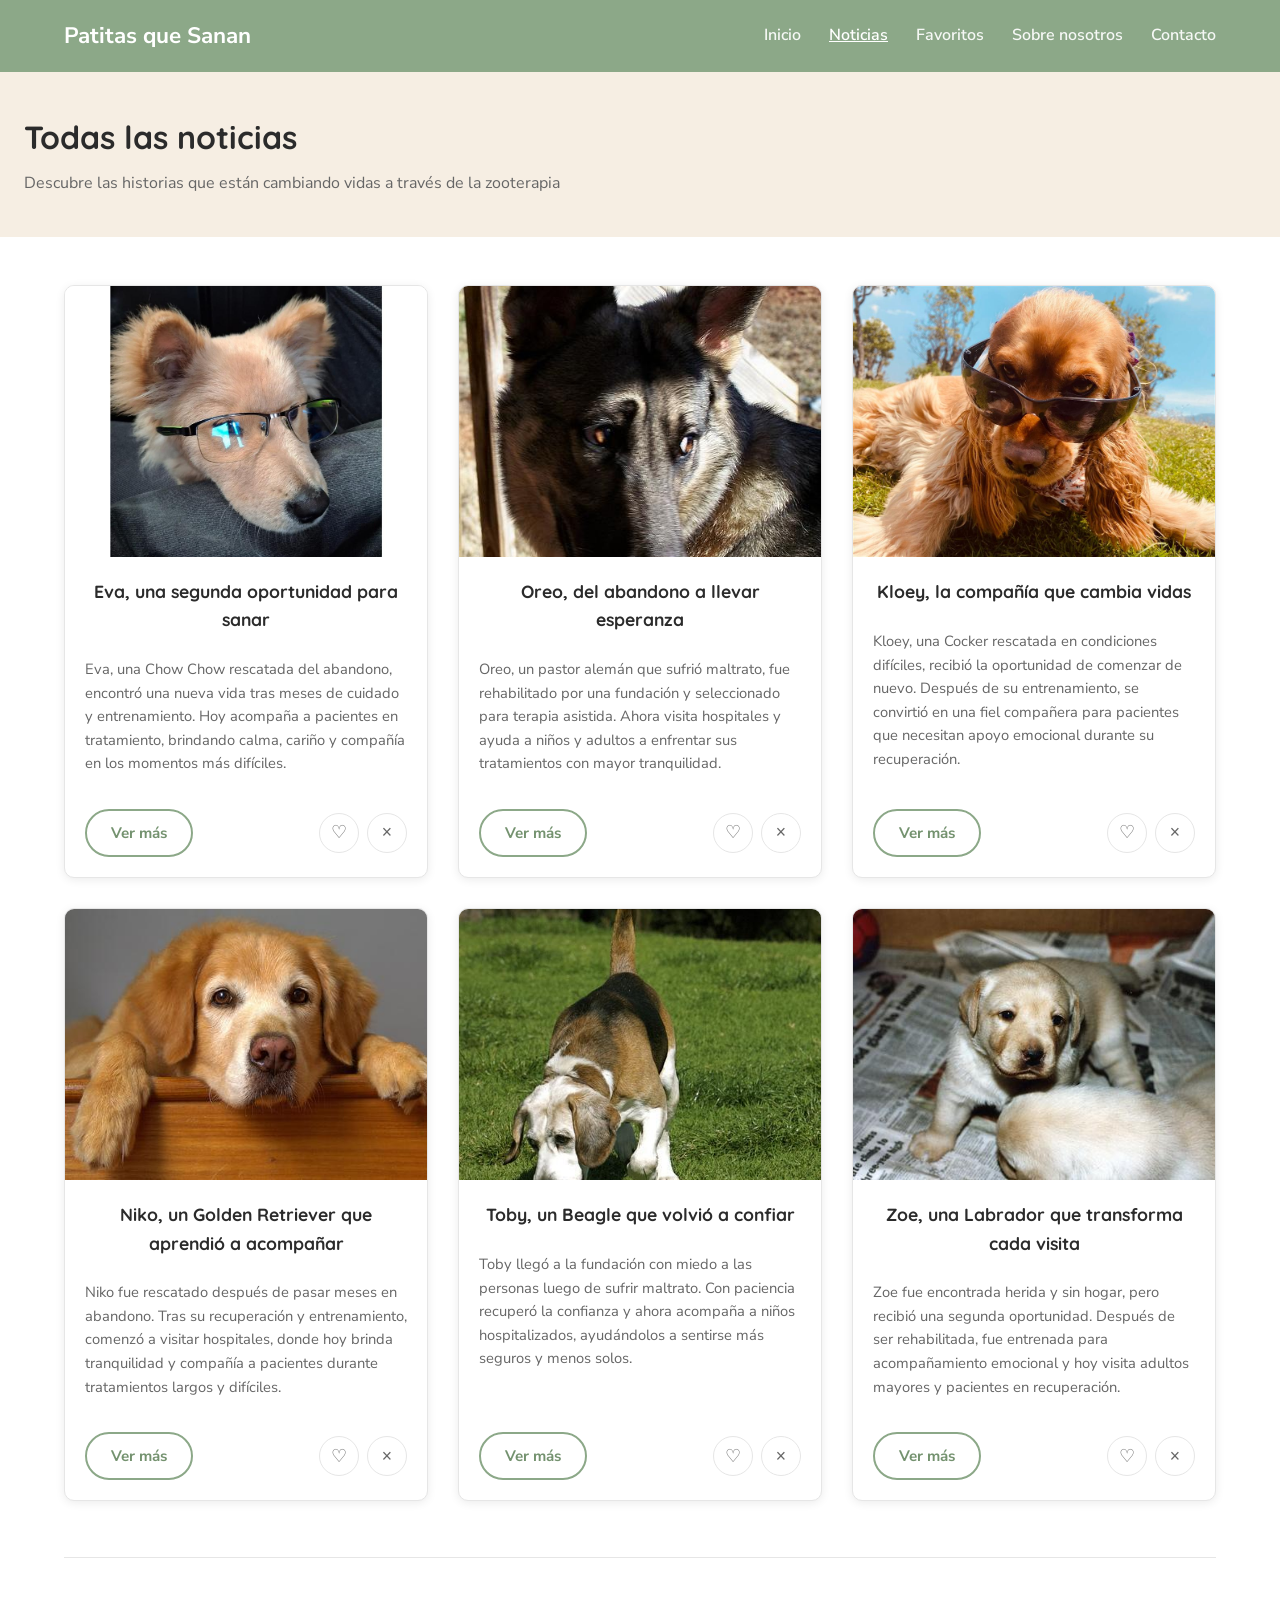
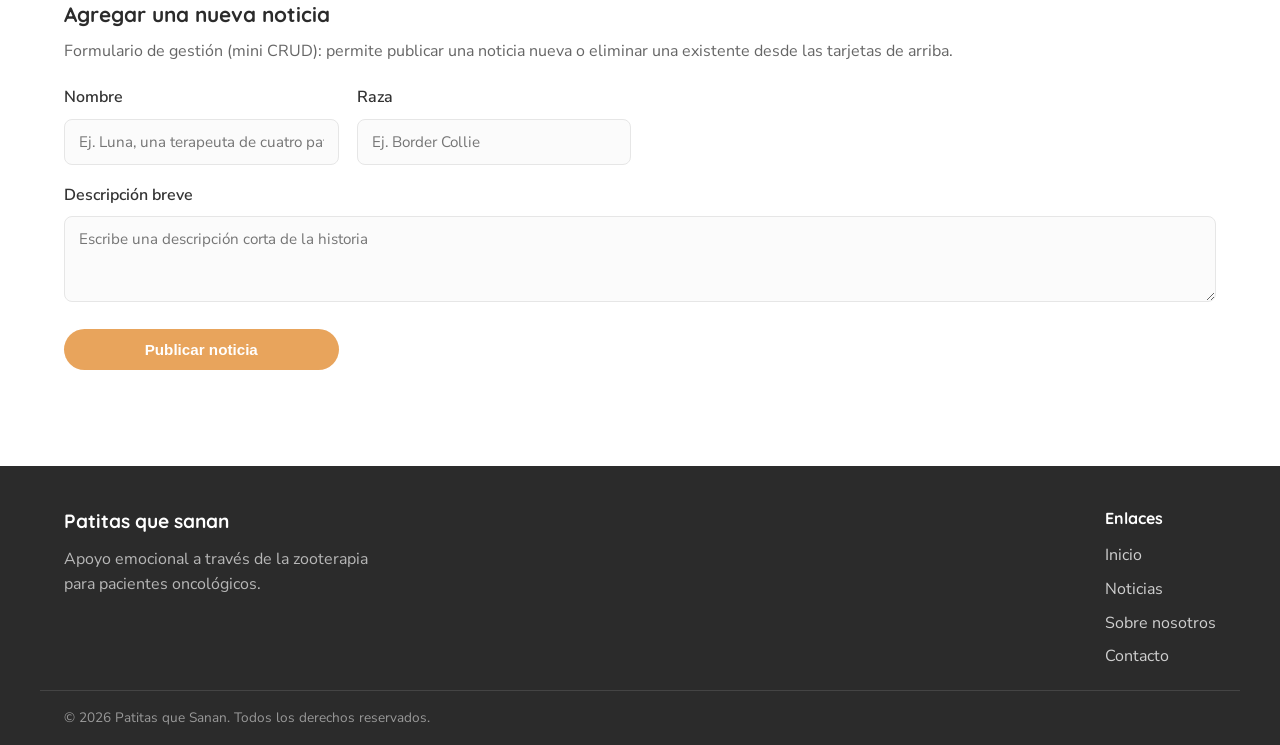
==== noticias.html @ 2fea1c30 "Desarrollo Front Ent - Entrega Previa 2" ====
<!DOCTYPE html>
<html lang="es">
<head>
  <meta charset="UTF-8" />
  <meta name="viewport" content="width=device-width, initial-scale=1.0" />
  <title>Patitas que Sanan - Noticias</title>
  <link rel="preconnect" href="https://fonts.googleapis.com" />
  <link href="https://fonts.googleapis.com/css2?family=Quicksand:wght@600;700&family=Nunito+Sans:wght@400;600;700&display=swap" rel="stylesheet" />
  <link rel="stylesheet" href="css/styles.css" />
</head>
<body>

  <header class="site-header">
    <nav class="navbar">
      <a class="brand" href="index.html">Patitas que Sanan</a>
      <ul class="nav-links">
        <li><a href="index.html">Inicio</a></li>
        <li><a href="noticias.html" class="active" aria-current="page">Noticias</a></li>
        <li><a href="favoritos.html">Favoritos</a></li>
        <li><a href="sobre-nosotros.html">Sobre nosotros</a></li>
        <li><a href="contacto.html">Contacto</a></li>
      </ul>
    </nav>
  </header>

  <section class="page-header">
    <h1>Todas las noticias</h1>
    <p>Descubre las historias que están cambiando vidas a través de la zooterapia</p>
  </section>

  <main class="section">
    <div class="cards-grid" id="contenedor-noticias">
      <p class="empty-state">Cargando noticias...</p>
    </div>

    <div class="admin-panel">
      <h2>Agregar una nueva noticia</h2>
      <p class="page-intro">
        Formulario de gestión (mini CRUD): permite publicar una noticia nueva o eliminar una existente desde las tarjetas de arriba.
      </p>

      <div id="alerta-admin" class="alert alert-success"></div>

      <form id="form-noticia" class="admin-form" novalidate>
        <div class="form-group">
          <label for="nombre">Nombre</label>
          <input type="text" id="nombre" name="nombre" class="form-control" placeholder="Ej. Luna, una terapeuta de cuatro patas" />
          <span class="field-error" id="error-nombre">Este campo es obligatorio.</span>
        </div>

        <div class="form-group">
          <label for="raza">Raza</label>
          <input type="text" id="raza" name="raza" class="form-control" placeholder="Ej. Border Collie" />
          <span class="field-error" id="error-raza">Este campo es obligatorio.</span>
        </div>

        <div class="form-group form-group-full">
          <label for="resumen">Descripción breve</label>
          <textarea id="resumen" name="resumen" class="form-control" rows="3" placeholder="Escribe una descripción corta de la historia"></textarea>
          <span class="field-error" id="error-resumen">Este campo es obligatorio.</span>
        </div>

        <button type="submit" class="btn btn-accent">Publicar noticia</button>
      </form>
    </div>
  </main>

  <footer class="site-footer">
    <div class="footer-grid">
      <div class="footer-brand">
        <h2>Patitas que sanan</h2>
        <p>Apoyo emocional a través de la zooterapia para pacientes oncológicos.</p>
      </div>
      <div class="footer-links">
        <h3>Enlaces</h3>
        <ul>
          <li><a href="index.html">Inicio</a></li>
          <li><a href="noticias.html">Noticias</a></li>
          <li><a href="sobre-nosotros.html">Sobre nosotros</a></li>
          <li><a href="contacto.html">Contacto</a></li>
        </ul>
      </div>
    </div>
    <div class="footer-bottom">© 2026 Patitas que Sanan. Todos los derechos reservados.</div>
  </footer>

  <script src="js/storage.js"></script>
  <script src="js/noticias.js"></script>
  <script src="js/listado.js"></script>
</body>
</html>
---- css/styles.css ----
/* =========================================================
   Patitas que Sanan - Hoja de estilos general
   Paleta y tipografía tomadas de la maquetación en Figma
   ========================================================= */

:root {
  --color-primary: #8ca888;
  --color-primary-dark: #74926f;
  --color-accent: #e8a45c;
  --color-accent-dark: #dc934a;
  --color-bg-cream: #f6eee3;
  --color-dark: #2b2b2b;
  --color-dark-soft: #3a3a3a;
  --color-text: #333333;
  --color-text-light: #666666;
  --color-placeholder: #e2e2e2;
  --color-white: #ffffff;
  --color-border: #e6e6e6;
  --radius: 10px;
  --shadow: 0 2px 10px rgba(0, 0, 0, 0.08);
  --max-width: 1200px;
}

* {
  box-sizing: border-box;
}

body {
  margin: 0;
  font-family: "Nunito Sans", Arial, sans-serif;
  color: var(--color-text);
  background-color: var(--color-white);
  line-height: 1.6;
}

h1, h2, h3, h4 {
  font-family: "Quicksand", "Nunito Sans", Arial, sans-serif;
  color: var(--color-dark);
  margin: 0;
}

a {
  text-decoration: none;
  color: inherit;
}

img {
  max-width: 100%;
  display: block;
}

.container {
  max-width: var(--max-width);
  margin: 0 auto;
  padding: 0 24px;
}

/* ---------- Header / navegación ---------- */
.site-header {
  background-color: var(--color-primary);
}

.navbar {
  display: flex;
  align-items: center;
  justify-content: space-between;
  flex-wrap: wrap;
  gap: 12px;
  padding: 18px 24px;
  max-width: var(--max-width);
  margin: 0 auto;
}

.brand {
  color: var(--color-white);
  font-size: 1.4rem;
  font-weight: 700;
}

.nav-links {
  list-style: none;
  display: flex;
  gap: 28px;
  margin: 0;
  padding: 0;
  flex-wrap: wrap;
}

.nav-links a {
  color: rgba(255, 255, 255, 0.92);
  font-weight: 600;
}

.nav-links a:hover,
.nav-links a.active {
  color: var(--color-white);
  text-decoration: underline;
}

/* ---------- Hero (Home) ---------- */
.hero {
  background-color: var(--color-bg-cream);
  text-align: center;
  padding: 64px 24px;
}

.hero h1 {
  font-size: 2.4rem;
  max-width: 900px;
  margin: 0 auto 20px;
}

.hero p {
  max-width: 620px;
  margin: 0 auto 28px;
  color: var(--color-text-light);
  font-size: 1.05rem;
}

/* ---------- Encabezado de páginas internas ---------- */
.page-header {
  background-color: var(--color-bg-cream);
  padding: 40px 24px;
}

.page-header h1 {
  font-size: 2rem;
  margin-bottom: 8px;
}

.page-header p {
  color: var(--color-text-light);
  margin: 0;
}

/* ---------- Botones ---------- */
.btn {
  display: inline-block;
  padding: 12px 28px;
  border-radius: 999px;
  font-weight: 700;
  border: none;
  cursor: pointer;
  font-size: 0.95rem;
  transition: background-color 0.2s ease, transform 0.1s ease;
}

.btn-accent {
  background-color: var(--color-accent);
  color: var(--color-white);
}

.btn-accent:hover {
  background-color: var(--color-accent-dark);
}

.btn-outline {
  background-color: transparent;
  color: var(--color-primary-dark);
  border: 2px solid var(--color-primary);
  padding: 10px 24px;
}

.btn-outline:hover {
  background-color: var(--color-primary);
  color: var(--color-white);
}

.btn:disabled {
  opacity: 0.6;
  cursor: not-allowed;
}

/* ---------- Secciones / listados de noticias ---------- */
.section {
  padding: 48px 24px;
  max-width: var(--max-width);
  margin: 0 auto;
}

.section-title {
  font-size: 1.6rem;
  margin-bottom: 28px;
}

.cards-grid {
  display: grid;
  grid-template-columns: repeat(auto-fit, minmax(280px, 1fr));
  gap: 30px;
}

.card {
  background-color: var(--color-white);
  border: 1px solid var(--color-border);
  border-radius: var(--radius);
  overflow: hidden;
  box-shadow: var(--shadow);
  display: flex;
  flex-direction: column;
}

.card-image {
  background-color: var(--color-placeholder);
  aspect-ratio: 4 / 3;
  width: 100%;
  overflow: hidden;
}

.card-image img {
  width: 100%;
  height: 100%;
  object-fit: cover;
}

.card-body {
  padding: 20px;
  display: flex;
  flex-direction: column;
  gap: 10px;
  flex: 1;
}

.card-title {
  font-size: 1.1rem;
  text-align: center;
}

.card-text {
  color: var(--color-text-light);
  font-size: 0.92rem;
  flex: 1;
}

.card-actions {
  display: flex;
  align-items: center;
  justify-content: space-between;
  gap: 10px;
  margin-top: 8px;
}

.card-buttons {
  display: flex;
  gap: 8px;
}

.page-intro {
  color: var(--color-text-light);
  margin: 10px 0 30px;
}

.fav-btn,
.delete-btn {
  background: none;
  border: 1px solid var(--color-border);
  border-radius: 50%;
  width: 40px;
  height: 40px;
  font-size: 1.1rem;
  cursor: pointer;
  display: inline-flex;
  align-items: center;
  justify-content: center;
  color: var(--color-text-light);
}

.fav-btn.is-active {
  color: var(--color-accent);
  border-color: var(--color-accent);
}

.delete-btn:hover {
  background-color: #fdeaea;
  border-color: #e29b9b;
  color: #b23b3b;
}

.empty-state {
  color: var(--color-text-light);
  font-style: italic;
  padding: 20px 0;
}

/* ---------- Detalle de noticia ---------- */
.breadcrumb {
  padding: 16px 24px;
  color: var(--color-text-light);
  font-size: 0.9rem;
  max-width: var(--max-width);
  margin: 0 auto;
}

.breadcrumb a {
  color: var(--color-text-light);
}

.breadcrumb a:hover {
  text-decoration: underline;
}

.detail-image {
  background-color: var(--color-placeholder);
  width: 100%;
  max-width: var(--max-width);
  margin: 0 auto;
  aspect-ratio: 21 / 9;
  overflow: hidden;
}

.detail-image img {
  width: 100%;
  height: 100%;
  object-fit: cover;
}

.detail-body {
  max-width: var(--max-width);
  margin: 0 auto;
  padding: 40px 24px;
}

.detail-body h1 {
  font-size: 1.8rem;
  margin-bottom: 24px;
}

.detail-body p {
  margin-bottom: 18px;
  color: var(--color-text);
}

.detail-actions {
  display: flex;
  gap: 16px;
  margin-top: 24px;
  flex-wrap: wrap;
}

/* ---------- Formularios (contacto / mini CRUD) ---------- */
.form {
  max-width: 480px;
}

.form-group {
  margin-bottom: 22px;
}

.form-group label {
  display: block;
  margin-bottom: 8px;
  font-weight: 600;
  color: var(--color-text);
}

.form-control {
  width: 100%;
  padding: 12px 14px;
  border-radius: 8px;
  border: 1px solid var(--color-border);
  background-color: #fbfbfb;
  font-family: inherit;
  font-size: 0.95rem;
}

.form-control:focus {
  outline: none;
  border-color: var(--color-primary);
  background-color: var(--color-white);
}

.form-control.is-invalid {
  border-color: #d9534f;
  background-color: #fdf2f2;
}

.field-error {
  color: #d9534f;
  font-size: 0.82rem;
  margin-top: 6px;
  display: none;
}

.field-error.visible {
  display: block;
}

.alert {
  padding: 14px 18px;
  border-radius: 8px;
  margin-bottom: 22px;
  font-size: 0.95rem;
  display: none;
}

.alert.visible {
  display: block;
}

.alert-success {
  background-color: #e7f4e7;
  color: #2f6b2f;
  border: 1px solid #bfe0bf;
}

/* ---------- Administración de noticias (mini CRUD) ---------- */
.admin-panel {
  margin-top: 56px;
  padding-top: 40px;
  border-top: 1px solid var(--color-border);
}

.admin-panel h2 {
  font-size: 1.3rem;
  margin-bottom: 18px;
}

.admin-form {
  display: grid;
  grid-template-columns: repeat(auto-fit, minmax(220px, 1fr));
  gap: 18px;
  align-items: end;
}

.admin-panel .page-intro {
  margin: -10px 0 20px;
}

.admin-form .form-group {
  margin-bottom: 0;
}

.admin-form .form-group-full {
  grid-column: 1 / -1;
}

.admin-form .btn {
  height: fit-content;
}

/* ---------- Footer ---------- */
.site-footer {
  background-color: var(--color-dark);
  color: #d8d8d8;
  margin-top: 48px;
}

.footer-grid {
  max-width: var(--max-width);
  margin: 0 auto;
  padding: 40px 24px 20px;
  display: flex;
  flex-wrap: wrap;
  justify-content: space-between;
  gap: 32px;
}

.footer-brand h2 {
  color: var(--color-white);
  font-size: 1.2rem;
  margin-bottom: 10px;
}

.footer-brand p {
  max-width: 320px;
  color: #b7b7b7;
  margin: 0;
}

.footer-links h3 {
  color: var(--color-white);
  font-size: 1rem;
  margin-bottom: 12px;
}

.footer-links ul {
  list-style: none;
  margin: 0;
  padding: 0;
  display: flex;
  flex-direction: column;
  gap: 8px;
}

.footer-links a {
  color: #cfcfcf;
}

.footer-links a:hover {
  color: var(--color-white);
}

.footer-bottom {
  border-top: 1px solid #444;
  padding: 16px 24px;
  text-align: left;
  max-width: var(--max-width);
  margin: 0 auto;
  color: #999;
  font-size: 0.85rem;
}

/* ---------- Sobre nosotros ---------- */
.about-content {
  max-width: 800px;
  margin: 0 auto;
  padding: 40px 24px;
}

.about-content p {
  margin-bottom: 18px;
}

/* ---------- Utilidades responsive ---------- */
@media (max-width: 600px) {
  .navbar {
    flex-direction: column;
    align-items: flex-start;
  }

  .hero h1 {
    font-size: 1.8rem;
  }

  .detail-body h1 {
    font-size: 1.4rem;
  }
}
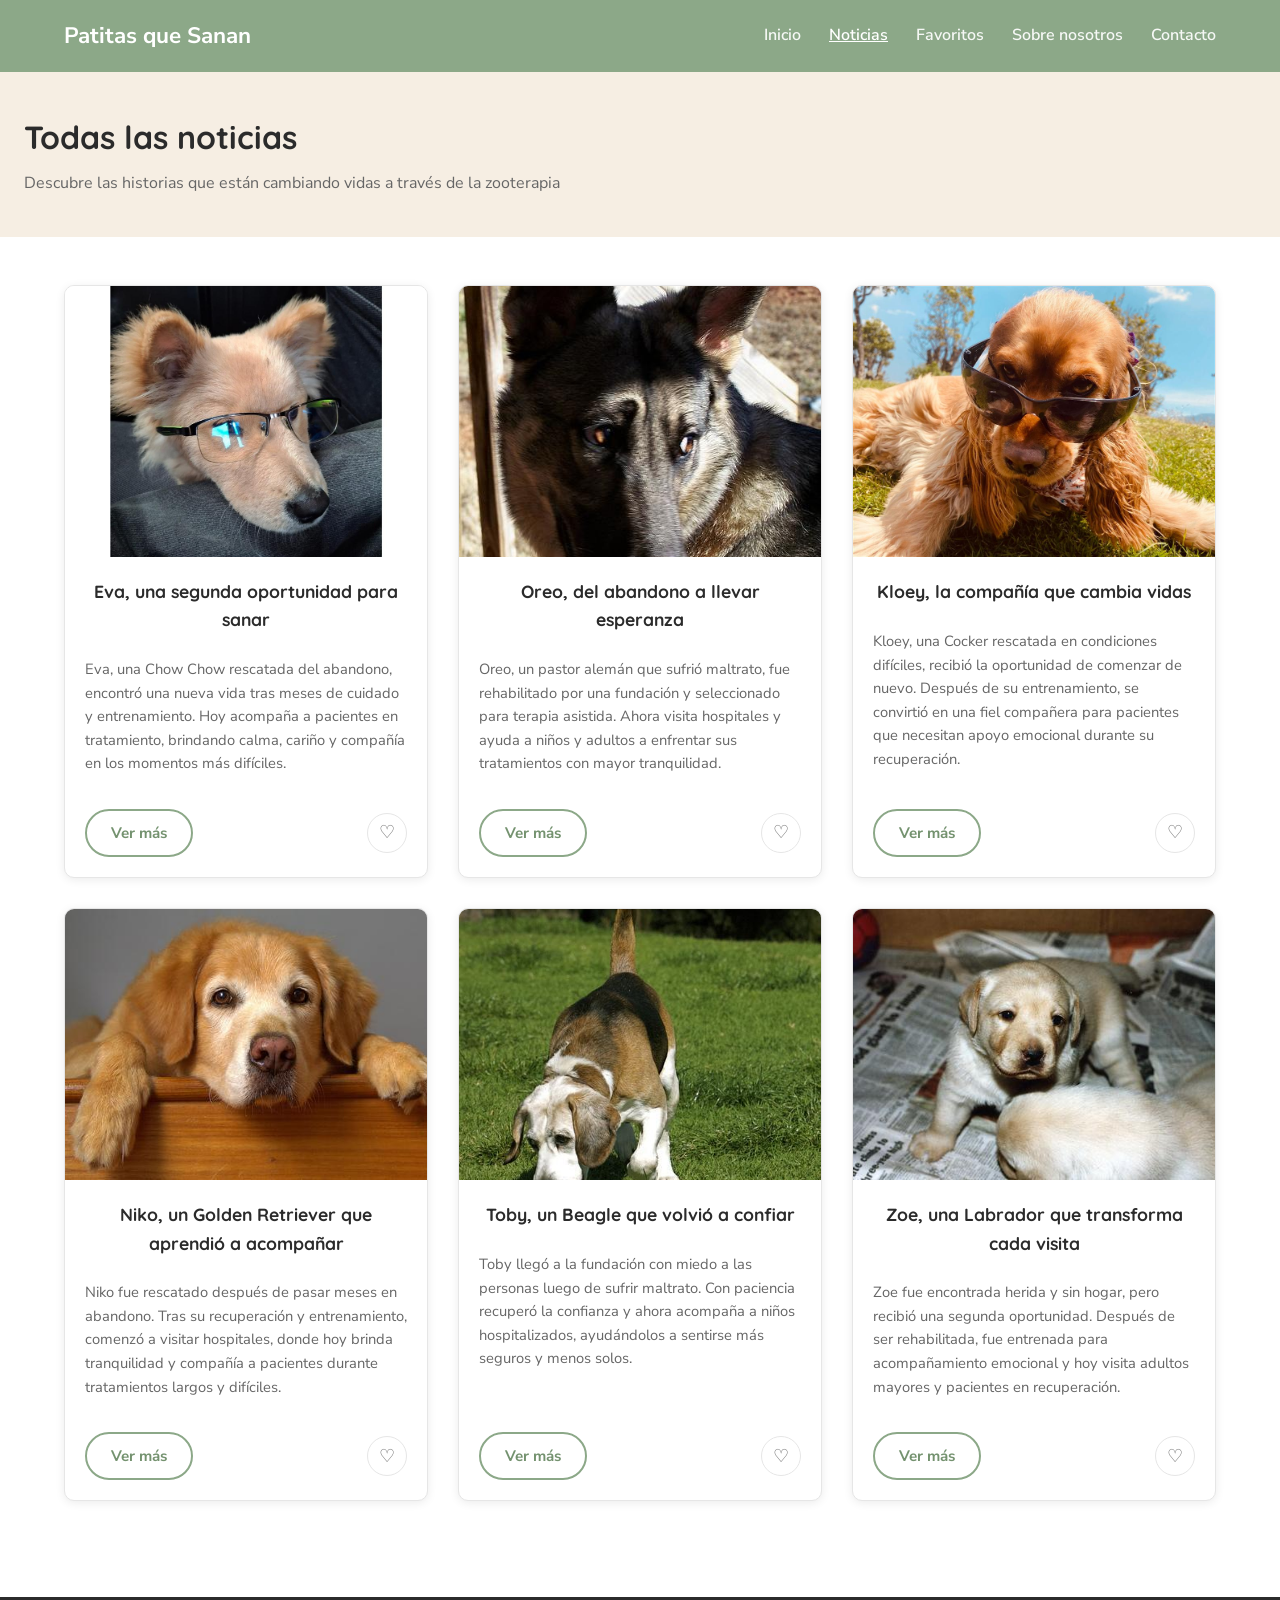
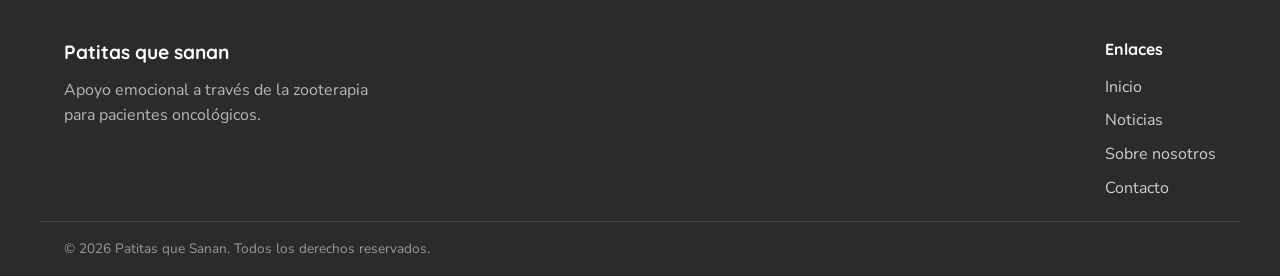
==== commit 0109cbe4: "Refactor: código limpio, seguridad y accesibilidad - Corregir bug: ids únicos con Date.now() - Agreg" ====
--- a/noticias.html
+++ b/noticias.html
@@ -32,37 +32,6 @@
     <div class="cards-grid" id="contenedor-noticias">
       <p class="empty-state">Cargando noticias...</p>
     </div>
-
-    <div class="admin-panel">
-      <h2>Agregar una nueva noticia</h2>
-      <p class="page-intro">
-        Formulario de gestión (mini CRUD): permite publicar una noticia nueva o eliminar una existente desde las tarjetas de arriba.
-      </p>
-
-      <div id="alerta-admin" class="alert alert-success"></div>
-
-      <form id="form-noticia" class="admin-form" novalidate>
-        <div class="form-group">
-          <label for="nombre">Nombre</label>
-          <input type="text" id="nombre" name="nombre" class="form-control" placeholder="Ej. Luna, una terapeuta de cuatro patas" />
-          <span class="field-error" id="error-nombre">Este campo es obligatorio.</span>
-        </div>
-
-        <div class="form-group">
-          <label for="raza">Raza</label>
-          <input type="text" id="raza" name="raza" class="form-control" placeholder="Ej. Border Collie" />
-          <span class="field-error" id="error-raza">Este campo es obligatorio.</span>
-        </div>
-
-        <div class="form-group form-group-full">
-          <label for="resumen">Descripción breve</label>
-          <textarea id="resumen" name="resumen" class="form-control" rows="3" placeholder="Escribe una descripción corta de la historia"></textarea>
-          <span class="field-error" id="error-resumen">Este campo es obligatorio.</span>
-        </div>
-
-        <button type="submit" class="btn btn-accent">Publicar noticia</button>
-      </form>
-    </div>
   </main>
 
   <footer class="site-footer">
